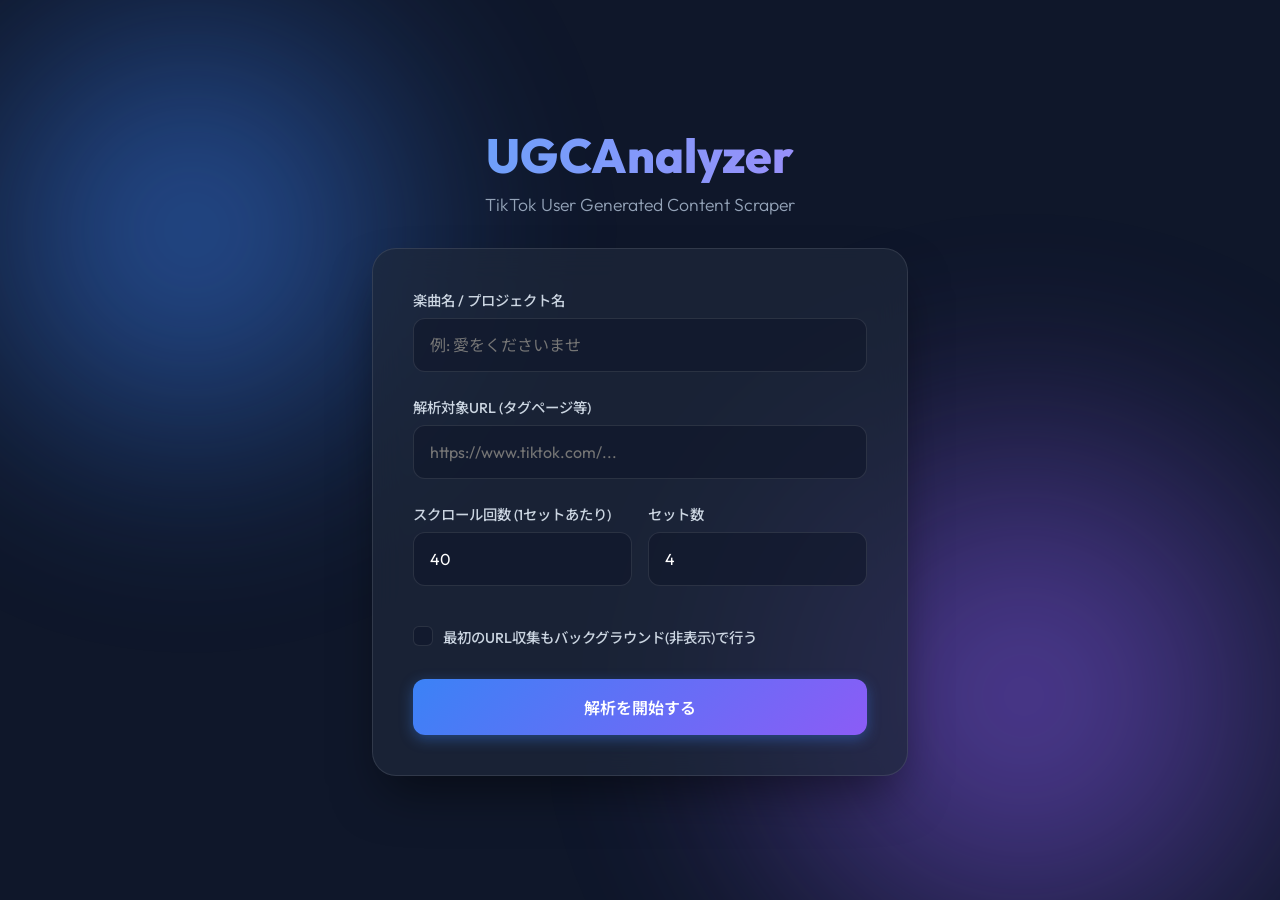
==== templates/index.html @ 44ace88a "TikTokUGC時系列出力をWEBサービス化" ====
<!DOCTYPE html>
<html lang="ja">
<head>
    <meta charset="UTF-8">
    <meta name="viewport" content="width=device-width, initial-scale=1.0">
    <title>UGCAnalyzer</title>
    <link rel="stylesheet" href="/static/style.css">
    <link href="https://fonts.googleapis.com/css2?family=Outfit:wght@300;400;600;800&family=Noto+Sans+JP:wght@300;400;500;700&display=swap" rel="stylesheet">
</head>
<body>
    <div class="background-blobs">
        <div class="blob blob-1"></div>
        <div class="blob blob-2"></div>
    </div>
    
    <div class="container">
        <header>
            <h1>UGCAnalyzer</h1>
            <p>TikTok User Generated Content Scraper</p>
        </header>
        
        <main>
            <div class="glass-card" id="formCard">
                <form id="analyzeForm">
                    <div class="form-group">
                        <label for="song_name">楽曲名 / プロジェクト名</label>
                        <input type="text" id="song_name" name="song_name" placeholder="例: 愛をくださいませ" required>
                    </div>
                    
                    <div class="form-group">
                        <label for="base_url">解析対象URL (タグページ等)</label>
                        <input type="url" id="base_url" name="base_url" placeholder="https://www.tiktok.com/..." required>
                    </div>
                    
                    <div class="form-row">
                        <div class="form-group half">
                            <label for="scroll_num">スクロール回数 (1セットあたり)</label>
                            <input type="number" id="scroll_num" name="scroll_num" value="40" min="1" max="200">
                        </div>
                        <div class="form-group half">
                            <label for="set_num">セット数</label>
                            <input type="number" id="set_num" name="set_num" value="4" min="1" max="20">
                        </div>
                    </div>

                    <div class="form-group checkbox-group">
                        <label class="custom-checkbox">
                            <input type="checkbox" id="is_headless_main" name="is_headless_main">
                            <span class="checkmark"></span>
                            最初のURL収集もバックグラウンド(非表示)で行う
                        </label>
                    </div>
                    
                    <button type="submit" class="primary-btn">解析を開始する</button>
                </form>
            </div>

            <div class="glass-card hidden" id="statusCard">
                <h2>解析ステータス</h2>
                
                <div class="status-indicator">
                    <div class="spinner"></div>
                    <p id="statusMessage">初期化中...</p>
                </div>
                
                <div class="progress-container">
                    <div class="progress-bar-bg">
                        <div class="progress-bar-fill" id="progressBar" style="width: 0%"></div>
                    </div>
                    <div class="progress-text">
                        <span id="progressPercent">0%</span>
                        <span id="progressCount">- / -</span>
                    </div>
                </div>

                <div id="errorBox" class="error-box hidden">
                    <p id="errorMessage"></p>
                    <button id="retryBtn" class="secondary-btn">やり直す</button>
                </div>

                <div id="successBox" class="success-box hidden">
                    <p>解析が完了しました！</p>
                    <a id="downloadBtn" href="#" class="primary-btn download-btn" download>CSVをダウンロード</a>
                    <button id="newScanBtn" class="secondary-btn">新しく解析する</button>
                </div>
            </div>
        </main>
    </div>

    <script>
        const analyzeForm = document.getElementById('analyzeForm');
        const formCard = document.getElementById('formCard');
        const statusCard = document.getElementById('statusCard');
        const statusMessage = document.getElementById('statusMessage');
        const progressBar = document.getElementById('progressBar');
        const progressPercent = document.getElementById('progressPercent');
        const progressCount = document.getElementById('progressCount');
        const errorBox = document.getElementById('errorBox');
        const errorMessage = document.getElementById('errorMessage');
        const successBox = document.getElementById('successBox');
        const downloadBtn = document.getElementById('downloadBtn');
        const retryBtn = document.getElementById('retryBtn');
        const newScanBtn = document.getElementById('newScanBtn');
        const spinner = document.querySelector('.spinner');

        let currentJobId = null;
        let pollInterval = null;

        analyzeForm.addEventListener('submit', async (e) => {
            e.preventDefault();
            
            const formData = new FormData(analyzeForm);
            
            // UI state change
            formCard.classList.add('hidden');
            statusCard.classList.remove('hidden');
            resetStatusUI();

            try {
                const response = await fetch('/api/analyze', {
                    method: 'POST',
                    body: formData
                });
                
                if (!response.ok) throw new Error('APIリクエストに失敗しました');
                
                const data = await response.json();
                currentJobId = data.job_id;
                
                startPolling();
            } catch (error) {
                showError('通信エラー: ' + error.message);
            }
        });

        function startPolling() {
            if (pollInterval) clearInterval(pollInterval);
            pollInterval = setInterval(checkStatus, 2000); // 2秒ごとに確認
        }

        async function checkStatus() {
            if (!currentJobId) return;
            
            try {
                const response = await fetch(`/api/status/${currentJobId}`);
                if (!response.ok) throw new Error('ステータス取得に失敗しました');
                
                const data = await response.json();
                
                // Update UI based on status
                if (data.message) {
                    statusMessage.textContent = data.message;
                }
                
                if (data.progress !== undefined) {
                    progressBar.style.width = `${data.progress}%`;
                    progressPercent.textContent = `${data.progress}%`;
                }
                
                if (data.total_urls > 0) {
                    progressCount.textContent = `${data.current_url_index} / ${data.total_urls}`;
                }

                if (data.status === 'completed') {
                    clearInterval(pollInterval);
                    showSuccess(`/api/download/${currentJobId}`);
                } else if (data.status === 'error') {
                    clearInterval(pollInterval);
                    showError(data.error || '不明なエラーが発生しました');
                }

            } catch (error) {
                console.error(error);
                // 一時的なネットワークエラーかもしれないのでポーリングは止めないが、連続エラーなら止めるなどの処理が必要
            }
        }

        function resetStatusUI() {
            statusMessage.textContent = '初期化中...';
            progressBar.style.width = '0%';
            progressPercent.textContent = '0%';
            progressCount.textContent = '- / -';
            errorBox.classList.add('hidden');
            successBox.classList.add('hidden');
            spinner.style.display = 'block';
        }

        function showError(msg) {
            spinner.style.display = 'none';
            errorBox.classList.remove('hidden');
            errorMessage.textContent = msg;
        }

        function showSuccess(downloadUrl) {
            spinner.style.display = 'none';
            successBox.classList.remove('hidden');
            downloadBtn.href = downloadUrl;
        }

        retryBtn.addEventListener('click', () => {
            statusCard.classList.add('hidden');
            formCard.classList.remove('hidden');
        });

        newScanBtn.addEventListener('click', () => {
            statusCard.classList.add('hidden');
            formCard.classList.remove('hidden');
            analyzeForm.reset();
        });
    </script>
</body>
</html>
---- static/style.css ----
:root {
    --bg-color: #0f172a;
    --text-color: #f8fafc;
    --primary: #3b82f6;
    --primary-hover: #2563eb;
    --glass-bg: rgba(30, 41, 59, 0.7);
    --glass-border: rgba(255, 255, 255, 0.1);
    --input-bg: rgba(15, 23, 42, 0.6);
    --error: #ef4444;
    --success: #10b981;
}

* {
    margin: 0;
    padding: 0;
    box-sizing: border-box;
}

body {
    font-family: 'Outfit', 'Noto Sans JP', sans-serif;
    background-color: var(--bg-color);
    color: var(--text-color);
    min-height: 100vh;
    display: flex;
    justify-content: center;
    align-items: center;
    overflow-x: hidden;
    position: relative;
}

/* Animated Background Blobs */
.background-blobs {
    position: fixed;
    top: 0;
    left: 0;
    width: 100vw;
    height: 100vh;
    z-index: -1;
    overflow: hidden;
}

.blob {
    position: absolute;
    border-radius: 50%;
    filter: blur(80px);
    opacity: 0.6;
    animation: float 20s infinite alternate ease-in-out;
}

.blob-1 {
    top: -10%;
    left: -10%;
    width: 50vw;
    height: 50vw;
    background: radial-gradient(circle, #3b82f6 0%, rgba(59,130,246,0) 70%);
    animation-delay: 0s;
}

.blob-2 {
    bottom: -20%;
    right: -10%;
    width: 60vw;
    height: 60vw;
    background: radial-gradient(circle, #8b5cf6 0%, rgba(139,92,246,0) 70%);
    animation-delay: -5s;
}

@keyframes float {
    0% { transform: translate(0, 0) scale(1); }
    100% { transform: translate(10%, 10%) scale(1.1); }
}

/* Container */
.container {
    width: 100%;
    max-width: 600px;
    padding: 2rem;
    z-index: 1;
}

header {
    text-align: center;
    margin-bottom: 2rem;
}

header h1 {
    font-size: 3rem;
    font-weight: 800;
    background: linear-gradient(to right, #60a5fa, #a78bfa);
    -webkit-background-clip: text;
    -webkit-text-fill-color: transparent;
    margin-bottom: 0.5rem;
}

header p {
    color: #94a3b8;
    font-size: 1.1rem;
    font-weight: 300;
}

/* Glass Card */
.glass-card {
    background: var(--glass-bg);
    backdrop-filter: blur(16px);
    -webkit-backdrop-filter: blur(16px);
    border: 1px solid var(--glass-border);
    border-radius: 24px;
    padding: 2.5rem;
    box-shadow: 0 25px 50px -12px rgba(0, 0, 0, 0.5);
    transition: all 0.3s ease;
}

.hidden {
    display: none !important;
}

/* Form Styles */
.form-group {
    margin-bottom: 1.5rem;
}

.form-row {
    display: flex;
    gap: 1rem;
}

.form-group.half {
    flex: 1;
}

label {
    display: block;
    margin-bottom: 0.5rem;
    font-size: 0.9rem;
    font-weight: 500;
    color: #cbd5e1;
}

input[type="text"],
input[type="url"],
input[type="number"] {
    width: 100%;
    padding: 1rem;
    background: var(--input-bg);
    border: 1px solid var(--glass-border);
    border-radius: 12px;
    color: white;
    font-family: inherit;
    font-size: 1rem;
    transition: all 0.2s;
    outline: none;
}

input:focus {
    border-color: var(--primary);
    box-shadow: 0 0 0 2px rgba(59, 130, 246, 0.3);
}

/* Checkbox */
.checkbox-group {
    margin-top: 1rem;
    margin-bottom: 2rem;
}

.custom-checkbox {
    display: flex;
    align-items: center;
    cursor: pointer;
    font-size: 0.9rem;
    user-select: none;
}

.custom-checkbox input {
    position: absolute;
    opacity: 0;
    cursor: pointer;
    height: 0;
    width: 0;
}

.checkmark {
    height: 20px;
    width: 20px;
    background-color: var(--input-bg);
    border: 1px solid var(--glass-border);
    border-radius: 6px;
    margin-right: 10px;
    position: relative;
    transition: all 0.2s;
}

.custom-checkbox:hover input ~ .checkmark {
    border-color: var(--primary);
}

.custom-checkbox input:checked ~ .checkmark {
    background-color: var(--primary);
    border-color: var(--primary);
}

.checkmark:after {
    content: "";
    position: absolute;
    display: none;
    left: 6px;
    top: 2px;
    width: 5px;
    height: 10px;
    border: solid white;
    border-width: 0 2px 2px 0;
    transform: rotate(45deg);
}

.custom-checkbox input:checked ~ .checkmark:after {
    display: block;
}

/* Buttons */
button, .primary-btn {
    display: block;
    width: 100%;
    padding: 1rem;
    border: none;
    border-radius: 12px;
    font-family: inherit;
    font-size: 1rem;
    font-weight: 600;
    cursor: pointer;
    transition: all 0.2s;
    text-align: center;
    text-decoration: none;
}

.primary-btn {
    background: linear-gradient(135deg, var(--primary), #8b5cf6);
    color: white;
    box-shadow: 0 4px 14px 0 rgba(59, 130, 246, 0.39);
}

.primary-btn:hover {
    transform: translateY(-2px);
    box-shadow: 0 6px 20px rgba(59, 130, 246, 0.5);
}

.primary-btn:active {
    transform: translateY(0);
}

.secondary-btn {
    background: rgba(255, 255, 255, 0.1);
    color: white;
    border: 1px solid var(--glass-border);
    margin-top: 1rem;
}

.secondary-btn:hover {
    background: rgba(255, 255, 255, 0.15);
}

/* Status Card */
#statusCard h2 {
    font-size: 1.5rem;
    margin-bottom: 1.5rem;
    text-align: center;
}

.status-indicator {
    display: flex;
    flex-direction: column;
    align-items: center;
    margin-bottom: 2rem;
}

.spinner {
    width: 40px;
    height: 40px;
    border: 4px solid rgba(255, 255, 255, 0.1);
    border-radius: 50%;
    border-top-color: var(--primary);
    animation: spin 1s ease-in-out infinite;
    margin-bottom: 1rem;
}

@keyframes spin {
    to { transform: rotate(360deg); }
}

#statusMessage {
    text-align: center;
    color: #cbd5e1;
    font-weight: 300;
    line-height: 1.5;
}

.progress-container {
    margin-bottom: 2rem;
}

.progress-bar-bg {
    width: 100%;
    height: 8px;
    background: var(--input-bg);
    border-radius: 4px;
    overflow: hidden;
    margin-bottom: 0.5rem;
}

.progress-bar-fill {
    height: 100%;
    background: linear-gradient(90deg, var(--primary), #8b5cf6);
    width: 0%;
    transition: width 0.3s ease;
    border-radius: 4px;
}

.progress-text {
    display: flex;
    justify-content: space-between;
    font-size: 0.85rem;
    color: #94a3b8;
}

.error-box, .success-box {
    text-align: center;
    padding: 1.5rem;
    border-radius: 12px;
    background: rgba(15, 23, 42, 0.4);
    border: 1px solid;
    animation: fadeIn 0.3s ease;
}

.error-box {
    border-color: rgba(239, 68, 68, 0.3);
}

.error-box p {
    color: #fca5a5;
    margin-bottom: 1rem;
}

.success-box {
    border-color: rgba(16, 185, 129, 0.3);
}

.success-box p {
    color: #6ee7b7;
    margin-bottom: 1.5rem;
    font-size: 1.1rem;
}

@keyframes fadeIn {
    from { opacity: 0; transform: translateY(10px); }
    to { opacity: 1; transform: translateY(0); }
}
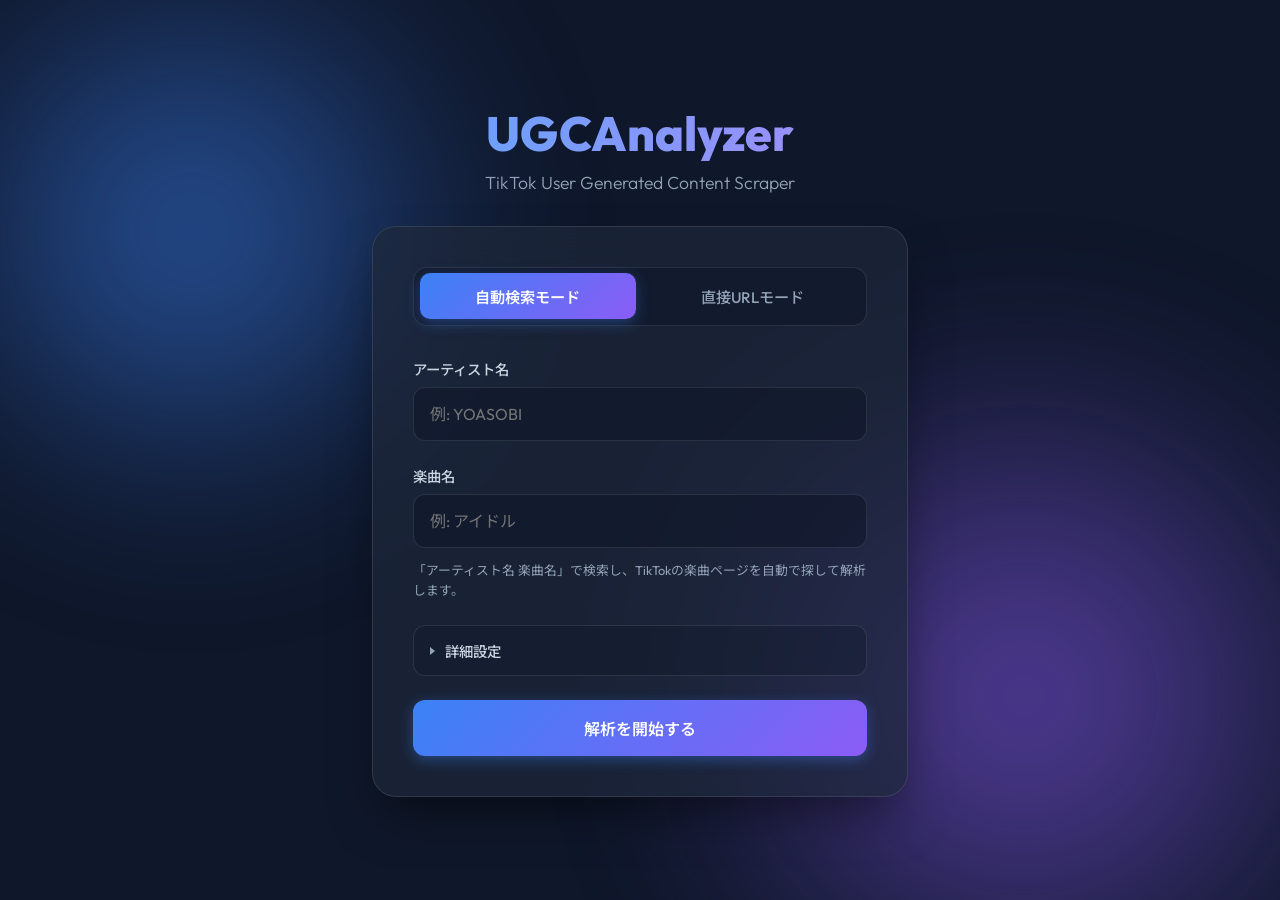
==== commit ca35d9d5: "楽々バッチ作成/進捗バーを改善/待機中待ち時間の表示/ログを出力" ====
--- a/templates/index.html
+++ b/templates/index.html
@@ -4,7 +4,7 @@
     <meta charset="UTF-8">
     <meta name="viewport" content="width=device-width, initial-scale=1.0">
     <title>UGCAnalyzer</title>
-    <link rel="stylesheet" href="/static/style.css">
+    <link rel="stylesheet" href="/static/style.css?v={{ css_version }}">
     <link href="https://fonts.googleapis.com/css2?family=Outfit:wght@300;400;600;800&family=Noto+Sans+JP:wght@300;400;500;700&display=swap" rel="stylesheet">
 </head>
 <body>
@@ -12,65 +12,129 @@
         <div class="blob blob-1"></div>
         <div class="blob blob-2"></div>
     </div>
-    
+
     <div class="container">
         <header>
             <h1>UGCAnalyzer</h1>
             <p>TikTok User Generated Content Scraper</p>
         </header>
-        
+
         <main>
             <div class="glass-card" id="formCard">
-                <form id="analyzeForm">
-                    <div class="form-group">
-                        <label for="song_name">楽曲名 / プロジェクト名</label>
-                        <input type="text" id="song_name" name="song_name" placeholder="例: 愛をくださいませ" required>
-                    </div>
-                    
-                    <div class="form-group">
-                        <label for="base_url">解析対象URL (タグページ等)</label>
-                        <input type="url" id="base_url" name="base_url" placeholder="https://www.tiktok.com/..." required>
-                    </div>
-                    
-                    <div class="form-row">
-                        <div class="form-group half">
-                            <label for="scroll_num">スクロール回数 (1セットあたり)</label>
-                            <input type="number" id="scroll_num" name="scroll_num" value="40" min="1" max="200">
+                <div class="tabs" role="tablist">
+                    <button type="button" class="tab-btn active" data-tab="auto" role="tab">自動検索モード</button>
+                    <button type="button" class="tab-btn" data-tab="url" role="tab">直接URLモード</button>
+                </div>
+
+                <!-- タブ1: 自動検索モード -->
+                <div class="tab-panel active" id="panel-auto">
+                    <form class="analyze-form" data-mode="auto">
+                        <div class="form-group">
+                            <label for="auto_artist_name">アーティスト名</label>
+                            <input type="text" id="auto_artist_name" name="artist_name" placeholder="例: YOASOBI" required>
                         </div>
-                        <div class="form-group half">
-                            <label for="set_num">セット数</label>
-                            <input type="number" id="set_num" name="set_num" value="4" min="1" max="20">
+
+                        <div class="form-group">
+                            <label for="auto_song_name">楽曲名</label>
+                            <input type="text" id="auto_song_name" name="song_name" placeholder="例: アイドル" required>
                         </div>
-                    </div>
-
-                    <div class="form-group checkbox-group">
-                        <label class="custom-checkbox">
-                            <input type="checkbox" id="is_headless_main" name="is_headless_main">
-                            <span class="checkmark"></span>
-                            最初のURL収集もバックグラウンド(非表示)で行う
-                        </label>
-                    </div>
-                    
-                    <button type="submit" class="primary-btn">解析を開始する</button>
-                </form>
+
+                        <p class="hint">「アーティスト名 楽曲名」で検索し、TikTokの楽曲ページを自動で探して解析します。</p>
+
+                        <details class="advanced">
+                            <summary>詳細設定</summary>
+                            <div class="advanced-body">
+                                <div class="form-row">
+                                    <div class="form-group half">
+                                        <label for="auto_scroll_num">スクロール回数 (1セットあたり)</label>
+                                        <input type="number" id="auto_scroll_num" name="scroll_num" value="30" min="1" max="200">
+                                    </div>
+                                    <div class="form-group half">
+                                        <label for="auto_set_num">セット数</label>
+                                        <input type="number" id="auto_set_num" name="set_num" value="3" min="1" max="20">
+                                    </div>
+                                </div>
+                                <div class="form-group checkbox-group">
+                                    <label class="custom-checkbox">
+                                        <input type="checkbox" id="auto_is_headless_main" name="is_headless_main" checked>
+                                        <span class="checkmark"></span>
+                                        URL収集もバックグラウンド(非表示)で行う ※サーバー運用では必須
+                                    </label>
+                                </div>
+                            </div>
+                        </details>
+
+                        <button type="submit" class="primary-btn">解析を開始する</button>
+                    </form>
+                </div>
+
+                <!-- タブ2: 直接URLモード -->
+                <div class="tab-panel" id="panel-url">
+                    <form class="analyze-form" data-mode="url">
+                        <div class="form-group">
+                            <label for="url_base_url">解析対象URL (楽曲ページ / タグページ等)</label>
+                            <input type="url" id="url_base_url" name="base_url" placeholder="https://www.tiktok.com/..." required>
+                        </div>
+
+                        <div class="form-group">
+                            <label for="url_project_name">プロジェクト名 (CSVに記録される名前)</label>
+                            <input type="text" id="url_project_name" name="project_name" placeholder="例: 愛をくださいませ" required>
+                        </div>
+
+                        <details class="advanced">
+                            <summary>詳細設定</summary>
+                            <div class="advanced-body">
+                                <div class="form-row">
+                                    <div class="form-group half">
+                                        <label for="url_scroll_num">スクロール回数 (1セットあたり)</label>
+                                        <input type="number" id="url_scroll_num" name="scroll_num" value="30" min="1" max="200">
+                                    </div>
+                                    <div class="form-group half">
+                                        <label for="url_set_num">セット数</label>
+                                        <input type="number" id="url_set_num" name="set_num" value="3" min="1" max="20">
+                                    </div>
+                                </div>
+                                <div class="form-group checkbox-group">
+                                    <label class="custom-checkbox">
+                                        <input type="checkbox" id="url_is_headless_main" name="is_headless_main" checked>
+                                        <span class="checkmark"></span>
+                                        URL収集もバックグラウンド(非表示)で行う ※サーバー運用では必須
+                                    </label>
+                                </div>
+                            </div>
+                        </details>
+
+                        <button type="submit" class="primary-btn">解析を開始する</button>
+                    </form>
+                </div>
             </div>
 
             <div class="glass-card hidden" id="statusCard">
                 <h2>解析ステータス</h2>
-                
+
                 <div class="status-indicator">
                     <div class="spinner"></div>
                     <p id="statusMessage">初期化中...</p>
-                </div>
-                
+                    <a id="resolvedUrl" class="resolved-url hidden" href="#" target="_blank" rel="noopener"></a>
+                </div>
+
+                <!-- 4フェーズを常に見せることで「収集が終わってもまだ先がある」と分かる -->
+                <ol class="phase-steps" id="phaseSteps">
+                    <li data-phase="search"><span class="step-no">1</span><span class="step-label">楽曲ページを検索</span></li>
+                    <li data-phase="collect"><span class="step-no">2</span><span class="step-label">URLを収集</span></li>
+                    <li data-phase="extract"><span class="step-no">3</span><span class="step-label">詳細データを抽出</span></li>
+                    <li data-phase="finalize"><span class="step-no">4</span><span class="step-label">CSVを作成</span></li>
+                </ol>
+
                 <div class="progress-container">
                     <div class="progress-bar-bg">
                         <div class="progress-bar-fill" id="progressBar" style="width: 0%"></div>
                     </div>
                     <div class="progress-text">
                         <span id="progressPercent">0%</span>
-                        <span id="progressCount">- / -</span>
+                        <span id="progressCount">-</span>
                     </div>
+                    <p class="eta-text" id="etaText"></p>
                 </div>
 
                 <div id="errorBox" class="error-box hidden">
@@ -88,10 +152,10 @@
     </div>
 
     <script>
-        const analyzeForm = document.getElementById('analyzeForm');
         const formCard = document.getElementById('formCard');
         const statusCard = document.getElementById('statusCard');
         const statusMessage = document.getElementById('statusMessage');
+        const resolvedUrl = document.getElementById('resolvedUrl');
         const progressBar = document.getElementById('progressBar');
         const progressPercent = document.getElementById('progressPercent');
         const progressCount = document.getElementById('progressCount');
@@ -102,84 +166,234 @@
         const retryBtn = document.getElementById('retryBtn');
         const newScanBtn = document.getElementById('newScanBtn');
         const spinner = document.querySelector('.spinner');
+        const phaseSteps = document.getElementById('phaseSteps');
+        const etaText = document.getElementById('etaText');
+
+        // サーバー(scraper.py の PHASES)と同じ並び
+        const PHASE_KEYS = ['search', 'collect', 'extract', 'finalize'];
+        // 1時間待ちもある処理なので、タブを閉じても解析画面に戻れるようにする
+        const JOB_STORAGE_KEY = 'ugc_job_id';
 
         let currentJobId = null;
-        let pollInterval = null;
-
-        analyzeForm.addEventListener('submit', async (e) => {
-            e.preventDefault();
-            
-            const formData = new FormData(analyzeForm);
-            
-            // UI state change
-            formCard.classList.add('hidden');
-            statusCard.classList.remove('hidden');
-            resetStatusUI();
-
-            try {
-                const response = await fetch('/api/analyze', {
-                    method: 'POST',
-                    body: formData
-                });
-                
-                if (!response.ok) throw new Error('APIリクエストに失敗しました');
-                
-                const data = await response.json();
-                currentJobId = data.job_id;
-                
-                startPolling();
-            } catch (error) {
-                showError('通信エラー: ' + error.message);
-            }
+        let pollTimer = null;
+        let lastProgress = 0;
+
+        // --- タブ切り替え ---
+        document.querySelectorAll('.tab-btn').forEach((btn) => {
+            btn.addEventListener('click', () => {
+                document.querySelectorAll('.tab-btn').forEach((b) => b.classList.remove('active'));
+                document.querySelectorAll('.tab-panel').forEach((p) => p.classList.remove('active'));
+                btn.classList.add('active');
+                document.getElementById('panel-' + btn.dataset.tab).classList.add('active');
+            });
         });
 
+        // --- 送信（2つのフォーム共通） ---
+        document.querySelectorAll('.analyze-form').forEach((form) => {
+            form.addEventListener('submit', async (e) => {
+                e.preventDefault();
+
+                const formData = new FormData(form);
+                formData.append('mode', form.dataset.mode);
+                // チェックボックスは未チェックだと送信されないので、明示的に true/false を送る
+                const headlessBox = form.querySelector('[name="is_headless_main"]');
+                formData.set('is_headless_main', headlessBox.checked ? 'true' : 'false');
+
+                formCard.classList.add('hidden');
+                statusCard.classList.remove('hidden');
+                resetStatusUI();
+
+                try {
+                    const response = await fetch('/api/analyze', {
+                        method: 'POST',
+                        body: formData
+                    });
+
+                    if (!response.ok) {
+                        let detail = 'APIリクエストに失敗しました';
+                        try {
+                            const err = await response.json();
+                            if (err.error) detail = err.error;
+                        } catch (_) {}
+                        throw new Error(detail);
+                    }
+
+                    const data = await response.json();
+                    currentJobId = data.job_id;
+                    rememberJob(currentJobId);
+
+                    startPolling();
+                } catch (error) {
+                    showError(error.message);
+                }
+            });
+        });
+
+        // --- ジョブIDの保存（リロードやタブを閉じても解析画面に戻れる） ---
+        function rememberJob(jobId) {
+            try { localStorage.setItem(JOB_STORAGE_KEY, jobId); } catch (_) {}
+        }
+
+        function forgetJob() {
+            try { localStorage.removeItem(JOB_STORAGE_KEY); } catch (_) {}
+        }
+
+        // --- ポーリング（順番待ち中は間隔を空けてリクエスト数を減らす） ---
+        function scheduleNextPoll(delayMs) {
+            if (pollTimer) clearTimeout(pollTimer);
+            pollTimer = setTimeout(checkStatus, delayMs);
+        }
+
         function startPolling() {
-            if (pollInterval) clearInterval(pollInterval);
-            pollInterval = setInterval(checkStatus, 2000); // 2秒ごとに確認
+            scheduleNextPoll(0);
+        }
+
+        function stopPolling() {
+            if (pollTimer) clearTimeout(pollTimer);
+            pollTimer = null;
         }
 
         async function checkStatus() {
             if (!currentJobId) return;
-            
+
+            // 実行中は2秒。自分の番がまだ先の順番待ちなら10秒に落とす
+            let nextDelay = 2000;
+
             try {
                 const response = await fetch(`/api/status/${currentJobId}`);
+
+                if (response.status === 404) {
+                    // サーバーが再起動されるとジョブは消える。待ち続けても復活しない
+                    stopPolling();
+                    forgetJob();
+                    showError('解析ジョブが見つかりませんでした。サーバーが再起動された可能性があります。お手数ですが、もう一度お試しください。');
+                    return;
+                }
                 if (!response.ok) throw new Error('ステータス取得に失敗しました');
-                
+
                 const data = await response.json();
-                
-                // Update UI based on status
-                if (data.message) {
-                    statusMessage.textContent = data.message;
-                }
-                
-                if (data.progress !== undefined) {
-                    progressBar.style.width = `${data.progress}%`;
-                    progressPercent.textContent = `${data.progress}%`;
-                }
-                
-                if (data.total_urls > 0) {
-                    progressCount.textContent = `${data.current_url_index} / ${data.total_urls}`;
-                }
+                renderStatus(data);
 
                 if (data.status === 'completed') {
-                    clearInterval(pollInterval);
+                    stopPolling();
                     showSuccess(`/api/download/${currentJobId}`);
-                } else if (data.status === 'error') {
-                    clearInterval(pollInterval);
+                    return;
+                }
+                if (data.status === 'error') {
+                    stopPolling();
                     showError(data.error || '不明なエラーが発生しました');
-                }
-
+                    return;
+                }
+
+                if (data.status === 'queued' && data.queue_ahead > 0) {
+                    nextDelay = 10000;
+                }
             } catch (error) {
                 console.error(error);
-                // 一時的なネットワークエラーかもしれないのでポーリングは止めないが、連続エラーなら止めるなどの処理が必要
+                // 一時的なネットワークエラーかもしれないのでポーリングは止めない
             }
+
+            scheduleNextPoll(nextDelay);
+        }
+
+        function renderStatus(data) {
+            if (data.message) {
+                statusMessage.textContent = data.message;
+            }
+
+            if (data.resolved_url) {
+                resolvedUrl.href = data.resolved_url;
+                resolvedUrl.textContent = data.resolved_url;
+                resolvedUrl.classList.remove('hidden');
+            }
+
+            if (typeof data.progress === 'number') {
+                // サーバー側でも単調増加を保証しているが、応答が前後して届く場合に備える
+                lastProgress = Math.max(lastProgress, data.progress);
+                progressBar.style.width = `${lastProgress}%`;
+                progressPercent.textContent = `${lastProgress}%`;
+            }
+
+            renderPhases(data);
+            progressCount.textContent = stepLabel(data);
+            etaText.textContent = etaLabel(data);
+        }
+
+        // --- フェーズ表示 ---
+        function renderPhases(data) {
+            // 直接URLモードには検索フェーズが無いので隠す
+            const mode = (data.params && data.params.mode) || 'auto';
+            const searchStep = phaseSteps.querySelector('[data-phase="search"]');
+            searchStep.classList.toggle('hidden', mode !== 'auto');
+
+            const current = PHASE_KEYS.indexOf(data.phase);
+            // 検索ステップを隠したら、残りは 1,2,3 と振り直す（STEP表示と食い違わせない）
+            let visibleNo = 0;
+            phaseSteps.querySelectorAll('li').forEach((li) => {
+                const index = PHASE_KEYS.indexOf(li.dataset.phase);
+                if (!li.classList.contains('hidden')) {
+                    li.querySelector('.step-no').textContent = ++visibleNo;
+                }
+                li.classList.remove('done', 'current', 'todo');
+                if (data.status === 'completed') {
+                    li.classList.add('done');
+                } else if (data.status === 'queued' || current < 0) {
+                    li.classList.add('todo');
+                } else if (index < current) {
+                    li.classList.add('done');
+                } else if (index === current) {
+                    li.classList.add('current');
+                } else {
+                    li.classList.add('todo');
+                }
+            });
+        }
+
+        function stepLabel(data) {
+            if (data.status === 'queued') return '開始前';
+            if (data.status === 'completed') return '完了';
+
+            const visible = PHASE_KEYS.filter(
+                (k) => k !== 'search' || ((data.params && data.params.mode) || 'auto') === 'auto'
+            );
+            const position = visible.indexOf(data.phase) + 1;
+            let text = position > 0 ? `STEP ${position}/${visible.length}` : '';
+            if (data.total_urls > 0) {
+                text += ` · ${data.current_url_index}/${data.total_urls}件`;
+            }
+            return text;
+        }
+
+        // --- 残り時間 ---
+        function formatDuration(seconds) {
+            if (seconds === null || seconds === undefined) return null;
+            if (seconds < 60) return 'まもなく';
+            const minutes = Math.round(seconds / 60);
+            if (minutes < 60) return `約${minutes}分`;
+            const hours = Math.floor(minutes / 60);
+            const rest = minutes % 60;
+            return rest ? `約${hours}時間${rest}分` : `約${hours}時間`;
+        }
+
+        function etaLabel(data) {
+            if (data.status === 'completed' || data.status === 'error') return '';
+            const duration = formatDuration(data.eta_seconds);
+            if (!duration) return '';
+            return data.status === 'queued' ? `開始まで ${duration}` : `残り ${duration}`;
         }
 
         function resetStatusUI() {
             statusMessage.textContent = '初期化中...';
+            resolvedUrl.classList.add('hidden');
+            lastProgress = 0;
             progressBar.style.width = '0%';
             progressPercent.textContent = '0%';
-            progressCount.textContent = '- / -';
+            progressCount.textContent = '-';
+            etaText.textContent = '';
+            phaseSteps.querySelectorAll('li').forEach((li) => {
+                li.classList.remove('done', 'current');
+                li.classList.add('todo');
+            });
             errorBox.classList.add('hidden');
             successBox.classList.add('hidden');
             spinner.style.display = 'block';
@@ -197,16 +411,34 @@
             downloadBtn.href = downloadUrl;
         }
 
-        retryBtn.addEventListener('click', () => {
+        function backToForm() {
+            stopPolling();
+            forgetJob();
+            currentJobId = null;
             statusCard.classList.add('hidden');
             formCard.classList.remove('hidden');
+        }
+
+        retryBtn.addEventListener('click', backToForm);
+
+        newScanBtn.addEventListener('click', () => {
+            backToForm();
+            document.querySelectorAll('.analyze-form').forEach((form) => form.reset());
         });
 
-        newScanBtn.addEventListener('click', () => {
-            statusCard.classList.add('hidden');
-            formCard.classList.remove('hidden');
-            analyzeForm.reset();
-        });
+        // 実行中にリロードやタブを閉じても、解析画面に戻って続きを見られるようにする
+        (function restoreJob() {
+            let saved = null;
+            try { saved = localStorage.getItem(JOB_STORAGE_KEY); } catch (_) {}
+            if (!saved) return;
+
+            currentJobId = saved;
+            formCard.classList.add('hidden');
+            statusCard.classList.remove('hidden');
+            resetStatusUI();
+            statusMessage.textContent = '解析状況を確認しています...';
+            startPolling();
+        })();
     </script>
 </body>
 </html>
--- a/static/style.css
+++ b/static/style.css
@@ -292,6 +292,105 @@
     line-height: 1.5;
 }
 
+/* フェーズのステッパー。4つ全部を常に見せることで、
+   「URL収集が終わってもまだ抽出とCSV作成が残っている」ことが一目で分かる */
+.phase-steps {
+    display: flex;
+    list-style: none;
+    gap: 0.25rem;
+    margin-bottom: 1.25rem;
+}
+
+.phase-steps li {
+    flex: 1;
+    display: flex;
+    flex-direction: column;
+    align-items: center;
+    gap: 0.4rem;
+    position: relative;
+    text-align: center;
+    font-size: 0.72rem;
+    line-height: 1.3;
+    transition: color 0.3s ease;
+}
+
+/* ステップ同士をつなぐ線。番号の中心の高さに合わせる */
+.phase-steps li::before {
+    content: '';
+    position: absolute;
+    top: 11px;
+    left: -50%;
+    width: 100%;
+    height: 2px;
+    background: var(--input-bg);
+    z-index: 0;
+}
+
+.phase-steps li:first-child::before,
+.phase-steps li.hidden + li::before {
+    display: none;
+}
+
+.step-no {
+    position: relative;
+    z-index: 1;
+    width: 24px;
+    height: 24px;
+    border-radius: 50%;
+    display: flex;
+    align-items: center;
+    justify-content: center;
+    font-size: 0.72rem;
+    font-weight: 600;
+    background: var(--input-bg);
+    border: 1px solid var(--glass-border);
+    transition: all 0.3s ease;
+}
+
+.phase-steps li.todo {
+    color: #64748b;
+}
+
+.phase-steps li.current {
+    color: var(--text-color);
+    font-weight: 500;
+}
+
+.phase-steps li.current .step-no {
+    background: var(--primary);
+    border-color: var(--primary);
+    color: #fff;
+    box-shadow: 0 0 0 4px rgba(59, 130, 246, 0.2);
+}
+
+.phase-steps li.done {
+    color: #94a3b8;
+}
+
+.phase-steps li.done .step-no {
+    background: var(--success);
+    border-color: var(--success);
+    color: #0f172a;
+    font-size: 0;
+}
+
+/* 完了したステップは番号をチェックに差し替える */
+.phase-steps li.done .step-no::after {
+    content: '✓';
+    font-size: 0.8rem;
+    font-weight: 700;
+}
+
+.phase-steps li.done::before {
+    background: var(--success);
+}
+
+@media (max-width: 480px) {
+    .phase-steps li {
+        font-size: 0.62rem;
+    }
+}
+
 .progress-container {
     margin-bottom: 2rem;
 }
@@ -320,6 +419,15 @@
     color: #94a3b8;
 }
 
+.eta-text {
+    margin-top: 0.6rem;
+    text-align: center;
+    font-size: 0.95rem;
+    font-weight: 500;
+    color: var(--text-color);
+    min-height: 1.2em;
+}
+
 .error-box, .success-box {
     text-align: center;
     padding: 1.5rem;
@@ -352,3 +460,127 @@
     from { opacity: 0; transform: translateY(10px); }
     to { opacity: 1; transform: translateY(0); }
 }
+
+/* ------------------------------------------------------------------ */
+/* Tabs                                                                */
+/* ------------------------------------------------------------------ */
+.tabs {
+    display: flex;
+    gap: 0.5rem;
+    padding: 0.35rem;
+    margin-bottom: 2rem;
+    background: var(--input-bg);
+    border: 1px solid var(--glass-border);
+    border-radius: 14px;
+}
+
+.tab-btn {
+    flex: 1;
+    width: auto;
+    padding: 0.75rem 1rem;
+    background: transparent;
+    color: #94a3b8;
+    border-radius: 10px;
+    font-size: 0.95rem;
+    font-weight: 500;
+}
+
+.tab-btn:hover {
+    color: var(--text-color);
+}
+
+.tab-btn.active {
+    background: linear-gradient(135deg, var(--primary), #8b5cf6);
+    color: white;
+    font-weight: 600;
+    box-shadow: 0 4px 14px 0 rgba(59, 130, 246, 0.35);
+}
+
+.tab-panel {
+    display: none;
+    animation: fadeIn 0.25s ease;
+}
+
+.tab-panel.active {
+    display: block;
+}
+
+.hint {
+    font-size: 0.8rem;
+    color: #94a3b8;
+    line-height: 1.6;
+    margin-top: -0.75rem;
+    margin-bottom: 1.5rem;
+}
+
+/* ------------------------------------------------------------------ */
+/* Accordion (詳細設定)                                                 */
+/* ------------------------------------------------------------------ */
+.advanced {
+    margin-bottom: 1.5rem;
+    background: rgba(15, 23, 42, 0.35);
+    border: 1px solid var(--glass-border);
+    border-radius: 12px;
+    overflow: hidden;
+}
+
+.advanced summary {
+    padding: 0.9rem 1rem;
+    cursor: pointer;
+    font-size: 0.9rem;
+    font-weight: 500;
+    color: #cbd5e1;
+    list-style: none;
+    user-select: none;
+    display: flex;
+    align-items: center;
+    transition: color 0.2s;
+}
+
+.advanced summary::-webkit-details-marker {
+    display: none;
+}
+
+.advanced summary::before {
+    content: "";
+    width: 0;
+    height: 0;
+    margin-right: 0.6rem;
+    border-left: 5px solid #94a3b8;
+    border-top: 4px solid transparent;
+    border-bottom: 4px solid transparent;
+    transition: transform 0.2s;
+}
+
+.advanced[open] summary::before {
+    transform: rotate(90deg);
+}
+
+.advanced summary:hover {
+    color: var(--text-color);
+}
+
+.advanced-body {
+    padding: 0.25rem 1rem 0.25rem;
+    border-top: 1px solid var(--glass-border);
+    padding-top: 1.25rem;
+}
+
+.advanced-body .checkbox-group {
+    margin-bottom: 1rem;
+}
+
+/* 検出されたURLの表示 */
+.resolved-url {
+    display: block;
+    margin-top: 0.75rem;
+    font-size: 0.8rem;
+    color: #93c5fd;
+    text-align: center;
+    word-break: break-all;
+    text-decoration: none;
+}
+
+.resolved-url:hover {
+    text-decoration: underline;
+}
